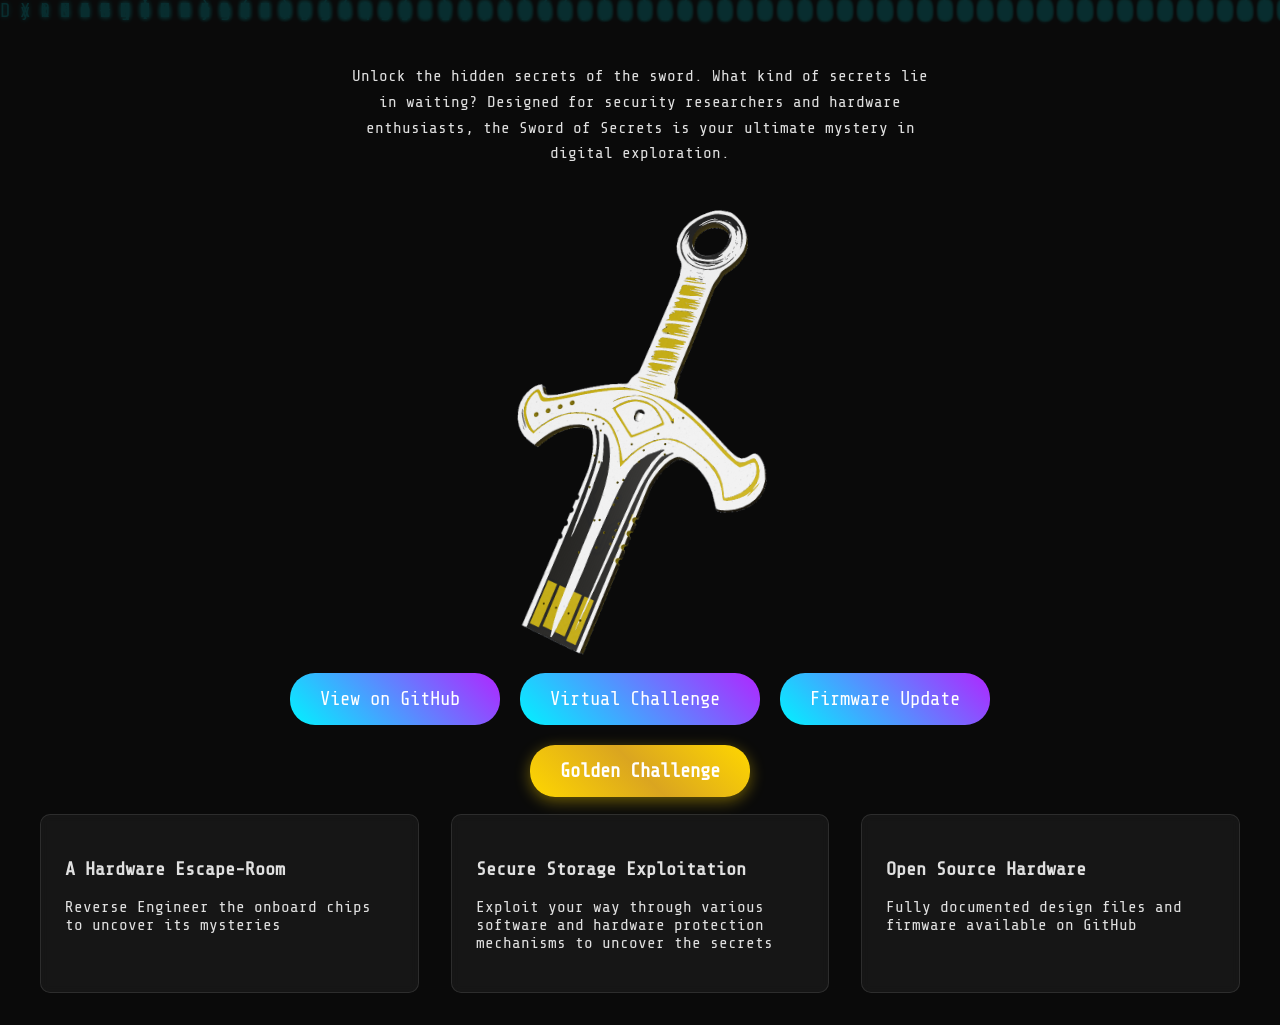
==== index.html @ e25fba1d "Adding the golden challenge" ====
<html>

<head>
  <base href="." />
  <meta name="viewport" content="width=device-width, initial-scale=1.0">
  <meta charset="UTF-8">
  <title>Sword of Secrets - Hardware Hacking Project</title>
  <style>
    :root {
      --neon-blue: #00f3ff;
      --neon-purple: #b026ff;
      --gold: #ffd700;
      --golden-yellow: #ffed4e;
      --dark-gold: #daa520;
      --brown-gold: #b8860b;
    }

    body {
      background: #0a0a0a;
      color: #e0e0e0;
      font-family: 'Share Tech Mono', monospace;
      margin: 0;
      min-height: 100vh;
      overflow-x: hidden;
    }

    .hero {
      @media (min-width: 768px) {
        height: 100%;
      }

      display: flex;
      flex-direction: column;
      align-items: center;
      justify-content: center;
      position: relative;
    }

    .matrix-bg {
      position: absolute;
      top: 0;
      left: 0;
      width: 100%;
      height: 100%;
      opacity: 0.15;
      pointer-events: none;
      z-index: 0;
      overflow: hidden;
    }

    .matrix-column {
      position: absolute;
      -top: -100%;
      font-size: 1.2rem;
      animation: fall linear infinite;
      color: var(--neon-blue);
      text-shadow: 0 0 5px var(--neon-blue);
      white-space: nowrap;
    }

    @keyframes fall {
      0% {
        transform: translateY(-100%);
      }

      100% {
        transform: translateY(100vh);
      }
    }

    .logo-container {
      position: relative;
      z-index: 1;
    }

    .title {
      font-size: 4rem;
      text-align: center;
      text-transform: uppercase;
      background: linear-gradient(45deg, var(--neon-blue), var(--neon-purple));
      -webkit-background-clip: text;
      background-clip: text;
      color: transparent;
      text-shadow: 0 0 10px rgba(0, 243, 255, 0.3);
      animation: glowPulse 3s infinite;
    }

    @keyframes glowPulse {

      0%,
      100% {
        filter: drop-shadow(0 0 5px var(--neon-blue));
      }

      50% {
        filter: drop-shadow(0 0 15px var(--neon-purple));
      }
    }

    .description {
      max-width: 600px;
      text-align: center;
      margin: 2rem auto;
      line-height: 1.6;
      z-index: 1;
      position: relative;
    }

    .cta-button {
      background: linear-gradient(45deg, var(--neon-blue), var(--neon-purple));
      border: none;
      border-radius: 25px;
      padding: 15px 30px;
      color: white;
      font-family: inherit;
      font-size: 1.2rem;
      cursor: pointer;
      transition: all 0.3s ease;
      text-decoration: none;
      z-index: 1;
      position: relative;
      margin: 10px;
    }

    .cta-button:hover {
      transform: scale(1.05);
      box-shadow: 0 0 20px rgba(0, 243, 255, 0.5);
      padding: 20px 35px;
    }

    .golden-button {
      background: linear-gradient(45deg, var(--gold), var(--dark-gold), var(--gold));
      border: none;
      border-radius: 25px;
      padding: 15px 30px;
      color: white;
      font-family: inherit;
      font-size: 1.2rem;
      font-weight: bold;
      cursor: pointer;
      transition: all 0.3s ease;
      text-decoration: none;
      z-index: 1;
      position: relative;
      margin: 10px;
      box-shadow: 0 4px 15px rgba(255, 215, 0, 0.4);
    }

    .golden-button:hover {
      transform: scale(1.05) translateY(-2px);
      box-shadow: 0 6px 20px rgba(255, 215, 0, 0.6);
      background: linear-gradient(45deg, var(--golden-yellow), var(--gold), var(--golden-yellow));
      padding: 20px 35px;
    }

    .features {

      @media (min-width: 768px) {
        display: grid;
      }

      grid-template-columns: repeat(auto-fit, minmax(250px, 1fr));
      gap: 2rem;
      padding: 2rem;
      max-width: 1200px;
      margin: 0 auto;
      z-index: 1;
      position: relative;
    }

    .buttons {
      margin-top: 20px;

      @media (max-width: 767px) {
        display: grid;
      }
    }

    .feature-card {
      @media (max-width: 767px) {
        margin: 1rem;
      }

      background: rgba(255, 255, 255, 0.05);
      border-radius: 10px;
      padding: 1.5rem;
      backdrop-filter: blur(5px);
      border: 1px solid rgba(255, 255, 255, 0.1);
      transition: all 0.3s ease;
    }

    .feature-card:hover {
      transform: translateY(-5px);
      box-shadow: 0 5px 15px rgba(0, 243, 255, 0.2);
    }
  </style>
  <link href="https://fonts.googleapis.com/css2?family=Share+Tech+Mono&display=swap" rel="stylesheet">
</head>

<body>

  <div class="hero">
    <div class="matrix-bg" id="matrix-bg"></div>

    <div class="logo-container">
      <h1 class="title">Sword of Secrets</h1>
    </div>

    <p class="description">
      Unlock the hidden secrets of the sword. What kind of secrets lie in waiting?
      Designed for security researchers and hardware enthusiasts, the Sword of Secrets
      is your ultimate mystery in digital exploration.
    </p>

    <img src="images/sword.png" />

    <div class="buttons">
      <a href="https://github.com/gili-yankovitch/SwordOfSecrets" class="cta-button">
        View on GitHub
      </a>

      <a href="mini-rv32ima.html" class="cta-button">
        Virtual Challenge
      </a>

      <a href="update.html" class="cta-button">
        Firmware Update
      </a>
    </div>

    <div class="buttons" style="margin-top: 50px;">
      <a href="mini-rv32ima-golden.html" class="golden-button">
        Golden Challenge
      </a>
    </div>

    <div class="features">
      <div class="feature-card">
        <h3>A Hardware Escape-Room</h3>
        <p>Reverse Engineer the onboard chips to uncover its mysteries</p>
      </div>

      <div class="feature-card">
        <h3>Secure Storage Exploitation</h3>
        <p>Exploit your way through various software and hardware protection mechanisms to uncover the secrets</p>
      </div>

      <div class="feature-card">
        <h3>Open Source Hardware</h3>
        <p>Fully documented design files and firmware available on GitHub</p>
      </div>
    </div>
  </div>
  <script>
    document.addEventListener('DOMContentLoaded', () => {
      // Matrix rain effect
      const matrixBg = document.getElementById('matrix-bg');
      const characters = 'ABCDEFGHIJKLMNOPQRSTUVWXYZabcdefghijklmnopqrstuvwxyz0123456789@#$%^&*()';
      const columns = Math.floor(window.innerWidth / 20);

      for (let i = 0; i < columns; i++) {
        const column = document.createElement('div');
        column.className = 'matrix-column';
        column.style.left = `${i * 20}px`;

        // Random content
        let content = '';
        for (let j = 0; j < 50; j++) {
          content += characters[Math.floor(Math.random() * characters.length)] + '\n';
        }
        column.textContent = content;

        // Random animation duration and delay
        const duration = 10 + Math.random() * 20;
        const delay = Math.random() * -20;
        column.style.animationDuration = `${duration}s`;
        column.style.animationDelay = `${delay}s`;

        matrixBg.appendChild(column);
      }

      // Add hover effect to feature cards
      const cards = document.querySelectorAll('.feature-card');
      cards.forEach(card => {
        card.addEventListener('mouseenter', () => {
          card.style.backgroundColor = 'rgba(255, 255, 255, 0.1)';
        });
        card.addEventListener('mouseleave', () => {
          card.style.backgroundColor = 'rgba(255, 255, 255, 0.05)';
        });
      });
    });
  </script>
</body>

</html>
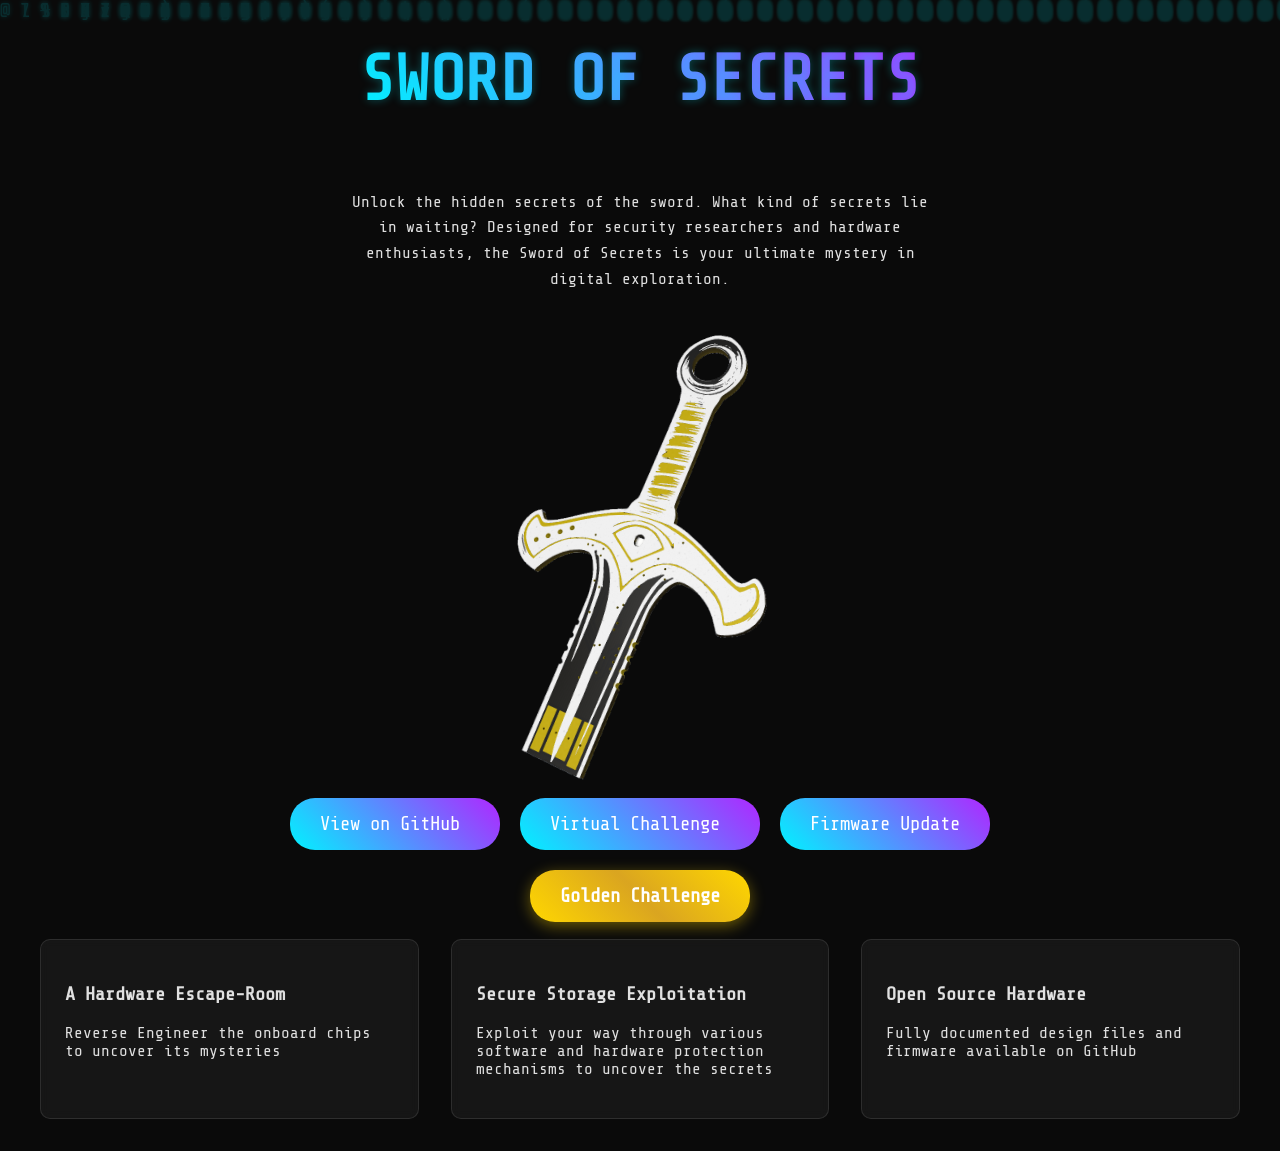
==== commit a15a7117: "Merging from main" ====
--- a/index.html
+++ b/index.html
@@ -32,7 +32,7 @@
       display: flex;
       flex-direction: column;
       align-items: center;
-      justify-content: center;
+      -justify-content: center;
       position: relative;
     }
 
@@ -293,4 +293,4 @@
   </script>
 </body>
 
-</html>+</html>
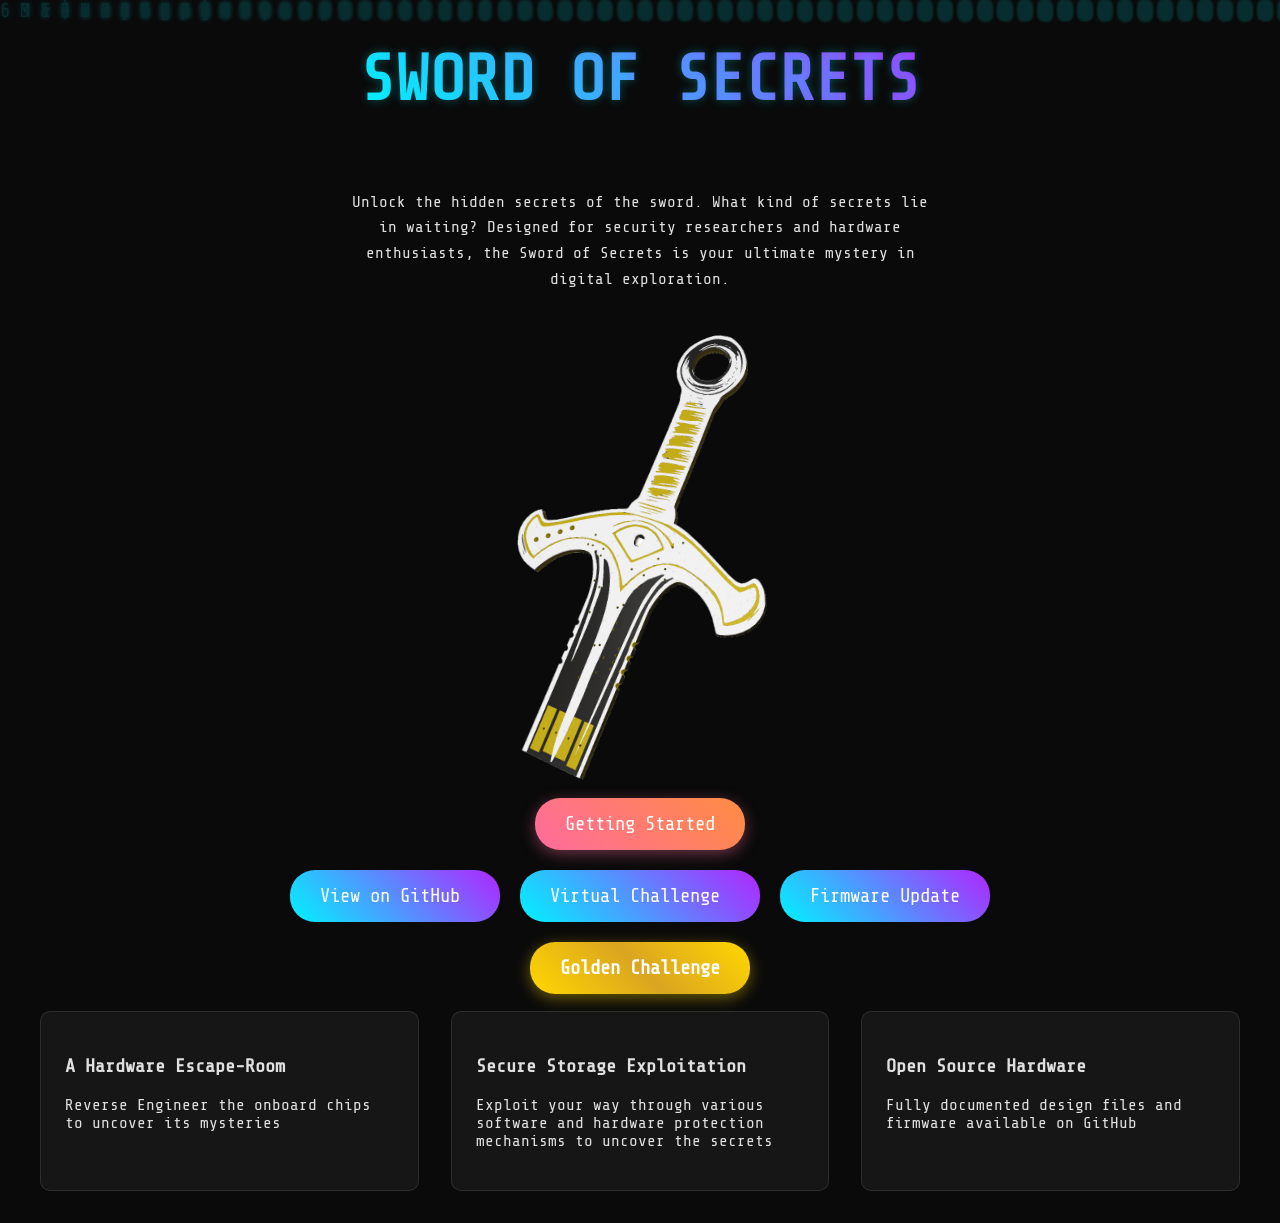
==== commit 3bb475d4: "feat: Adding a 'getting-started' page to the website" ====
--- a/index.html
+++ b/index.html
@@ -153,6 +153,30 @@
       padding: 20px 35px;
     }
 
+    .getting-started-button {
+      background: linear-gradient(45deg, #ff6b9d, #ff8c42);
+      border: none;
+      border-radius: 25px;
+      padding: 15px 30px;
+      color: white;
+      font-family: inherit;
+      font-size: 1.2rem;
+      cursor: pointer;
+      transition: all 0.3s ease;
+      text-decoration: none;
+      z-index: 1;
+      position: relative;
+      margin: 10px;
+      box-shadow: 0 4px 15px rgba(255, 107, 157, 0.4);
+    }
+
+    .getting-started-button:hover {
+      transform: scale(1.05);
+      box-shadow: 0 0 25px rgba(255, 107, 157, 0.6);
+      background: linear-gradient(45deg, #ff8c42, #ff6b9d);
+      padding: 20px 35px;
+    }
+
     .features {
 
       @media (min-width: 768px) {
@@ -193,6 +217,28 @@
       transform: translateY(-5px);
       box-shadow: 0 5px 15px rgba(0, 243, 255, 0.2);
     }
+
+    /* Style for inline links (not buttons) */
+    a:not(.cta-button):not(.golden-button):not(.getting-started-button) {
+      color: var(--neon-blue);
+      text-decoration: none;
+      border-bottom: 2px solid var(--neon-blue);
+      padding-bottom: 2px;
+      transition: all 0.3s ease;
+      text-shadow: 0 0 8px rgba(0, 243, 255, 0.5);
+    }
+
+    a:not(.cta-button):not(.golden-button):not(.getting-started-button):hover {
+      color: var(--neon-purple);
+      border-bottom-color: var(--neon-purple);
+      text-shadow: 0 0 12px rgba(176, 38, 255, 0.8);
+      box-shadow: 0 2px 8px rgba(176, 38, 255, 0.4);
+    }
+
+    a:not(.cta-button):not(.golden-button):not(.getting-started-button):visited {
+      color: var(--neon-purple);
+      border-bottom-color: var(--neon-purple);
+    }
   </style>
   <link href="https://fonts.googleapis.com/css2?family=Share+Tech+Mono&display=swap" rel="stylesheet">
 </head>
@@ -213,6 +259,12 @@
     </p>
 
     <img src="images/sword.png" />
+
+    <div class="buttons" style="margin-bottom: 30px;">
+      <a href="getting-started.html" class="getting-started-button">
+        Getting Started
+      </a>
+    </div>
 
     <div class="buttons">
       <a href="https://github.com/gili-yankovitch/SwordOfSecrets" class="cta-button">
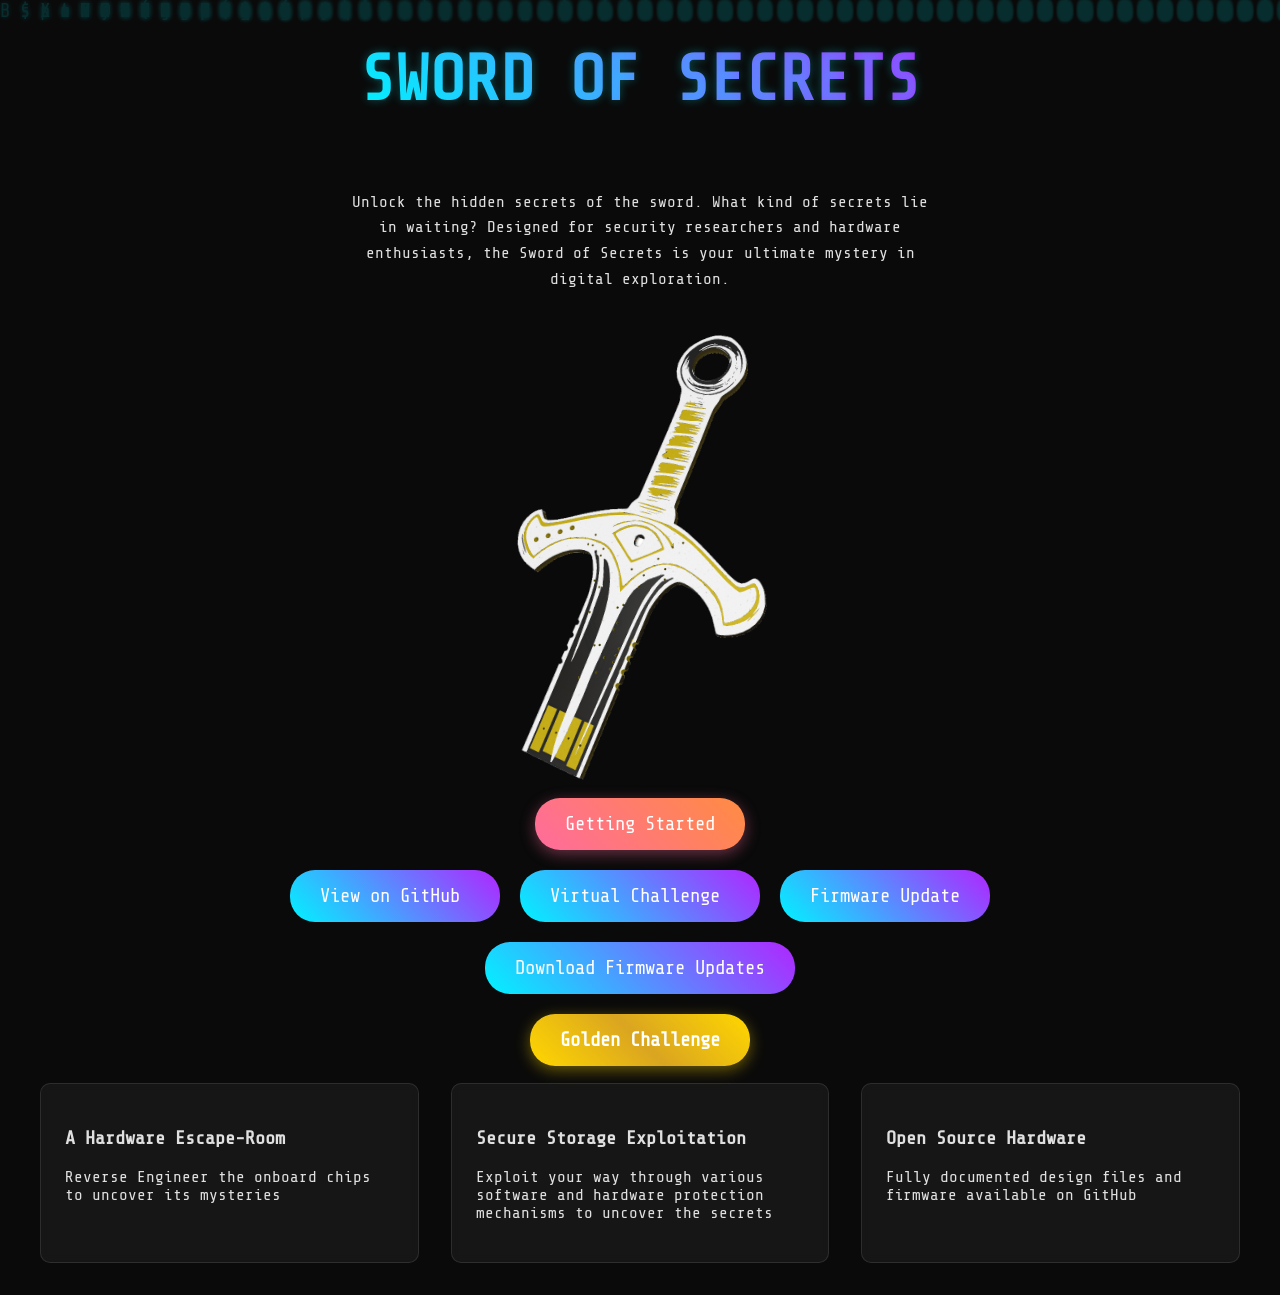
==== commit 22a26ce7: "feat: Adding a firmware updates page" ====
--- a/index.html
+++ b/index.html
@@ -281,6 +281,12 @@
     </div>
 
     <div class="buttons" style="margin-top: 50px;">
+      <a href="download-firmware.html" class="cta-button">
+        Download Firmware Updates
+      </a>
+    </div>
+
+    <div class="buttons" style="margin-top: 50px;">
       <a href="mini-rv32ima-golden.html" class="golden-button">
         Golden Challenge
       </a>
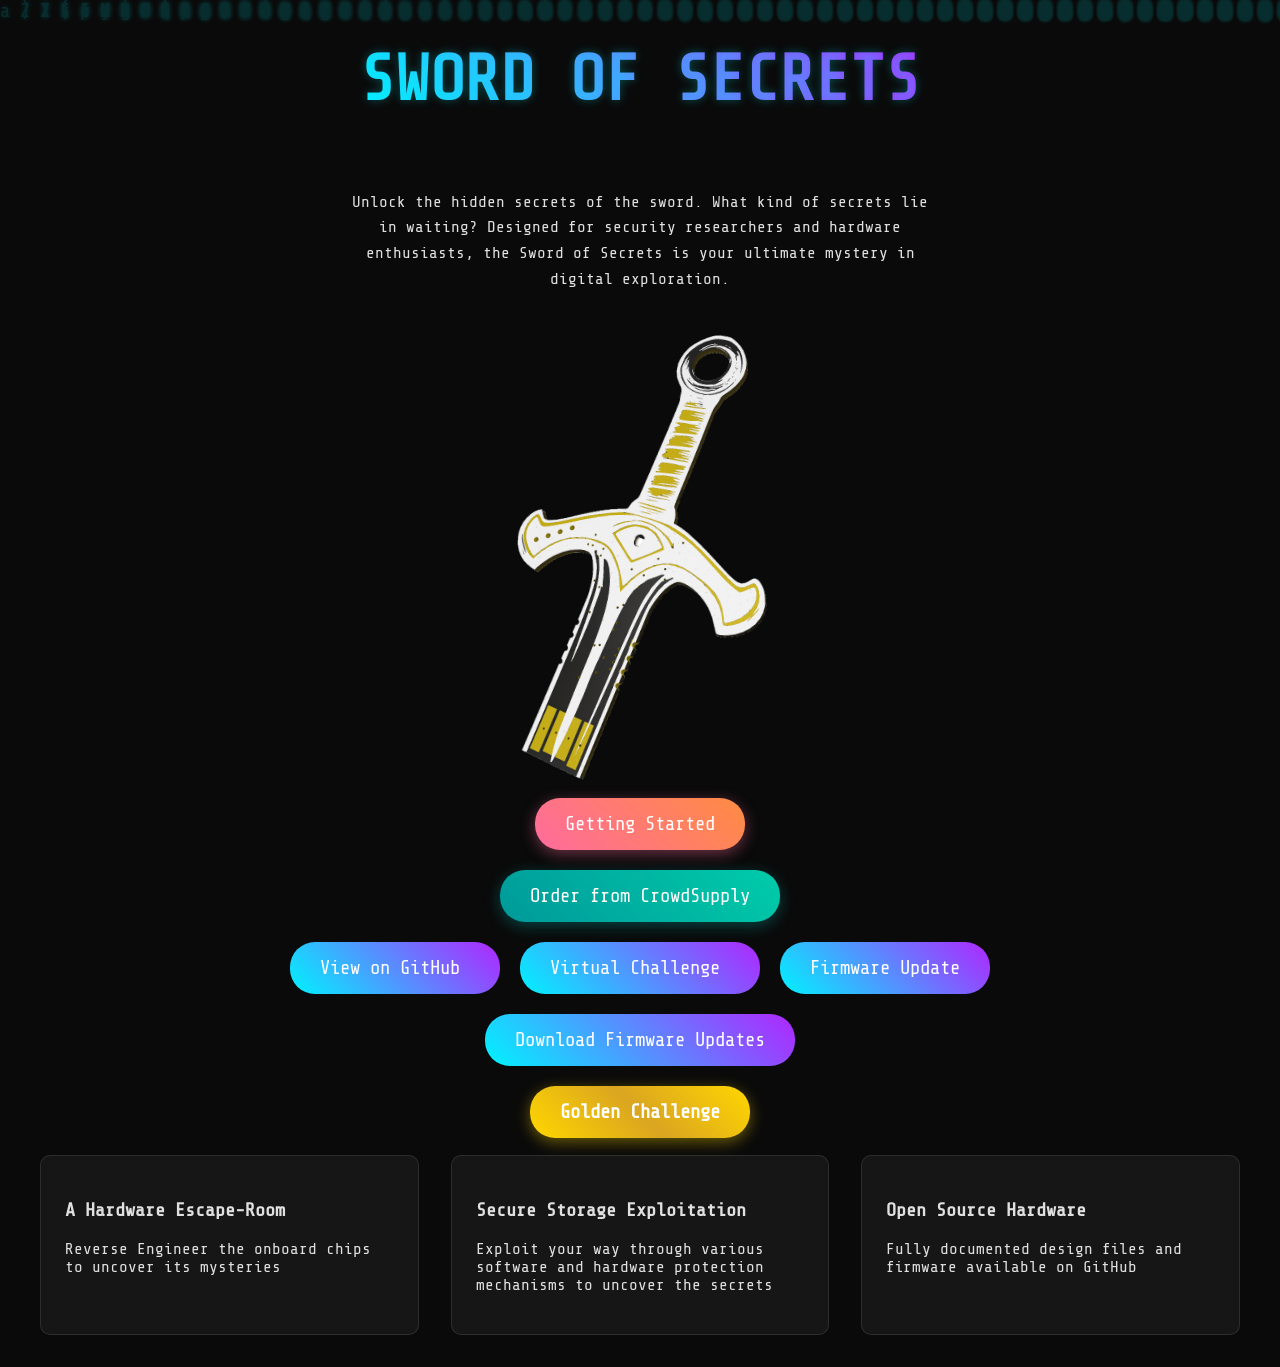
==== commit 8855b952: "chore: Adding CrowdSupply link in main page" ====
--- a/index.html
+++ b/index.html
@@ -177,6 +177,30 @@
       padding: 20px 35px;
     }
 
+    .crowdsupply-button {
+      background: linear-gradient(45deg, #009999, #00ccaa);
+      border: none;
+      border-radius: 25px;
+      padding: 15px 30px;
+      color: white;
+      font-family: inherit;
+      font-size: 1.2rem;
+      cursor: pointer;
+      transition: all 0.3s ease;
+      text-decoration: none;
+      z-index: 1;
+      position: relative;
+      margin: 10px;
+      box-shadow: 0 4px 15px rgba(0, 153, 153, 0.4);
+    }
+
+    .crowdsupply-button:hover {
+      transform: scale(1.05);
+      box-shadow: 0 0 25px rgba(0, 153, 153, 0.6);
+      background: linear-gradient(45deg, #00ccaa, #009999);
+      padding: 20px 35px;
+    }
+
     .features {
 
       @media (min-width: 768px) {
@@ -219,7 +243,7 @@
     }
 
     /* Style for inline links (not buttons) */
-    a:not(.cta-button):not(.golden-button):not(.getting-started-button) {
+    a:not(.cta-button):not(.golden-button):not(.getting-started-button):not(.crowdsupply-button) {
       color: var(--neon-blue);
       text-decoration: none;
       border-bottom: 2px solid var(--neon-blue);
@@ -228,14 +252,14 @@
       text-shadow: 0 0 8px rgba(0, 243, 255, 0.5);
     }
 
-    a:not(.cta-button):not(.golden-button):not(.getting-started-button):hover {
+    a:not(.cta-button):not(.golden-button):not(.getting-started-button):not(.crowdsupply-button):hover {
       color: var(--neon-purple);
       border-bottom-color: var(--neon-purple);
       text-shadow: 0 0 12px rgba(176, 38, 255, 0.8);
       box-shadow: 0 2px 8px rgba(176, 38, 255, 0.4);
     }
 
-    a:not(.cta-button):not(.golden-button):not(.getting-started-button):visited {
+    a:not(.cta-button):not(.golden-button):not(.getting-started-button):not(.crowdsupply-button):visited {
       color: var(--neon-purple);
       border-bottom-color: var(--neon-purple);
     }
@@ -263,6 +287,12 @@
     <div class="buttons" style="margin-bottom: 30px;">
       <a href="getting-started.html" class="getting-started-button">
         Getting Started
+      </a>
+    </div>
+
+    <div class="buttons" style="margin-bottom: 30px;">
+      <a href="https://www.crowdsupply.com/nyx-software-security-solutions/sword-of-secrets" class="crowdsupply-button">
+        Order from CrowdSupply
       </a>
     </div>
 
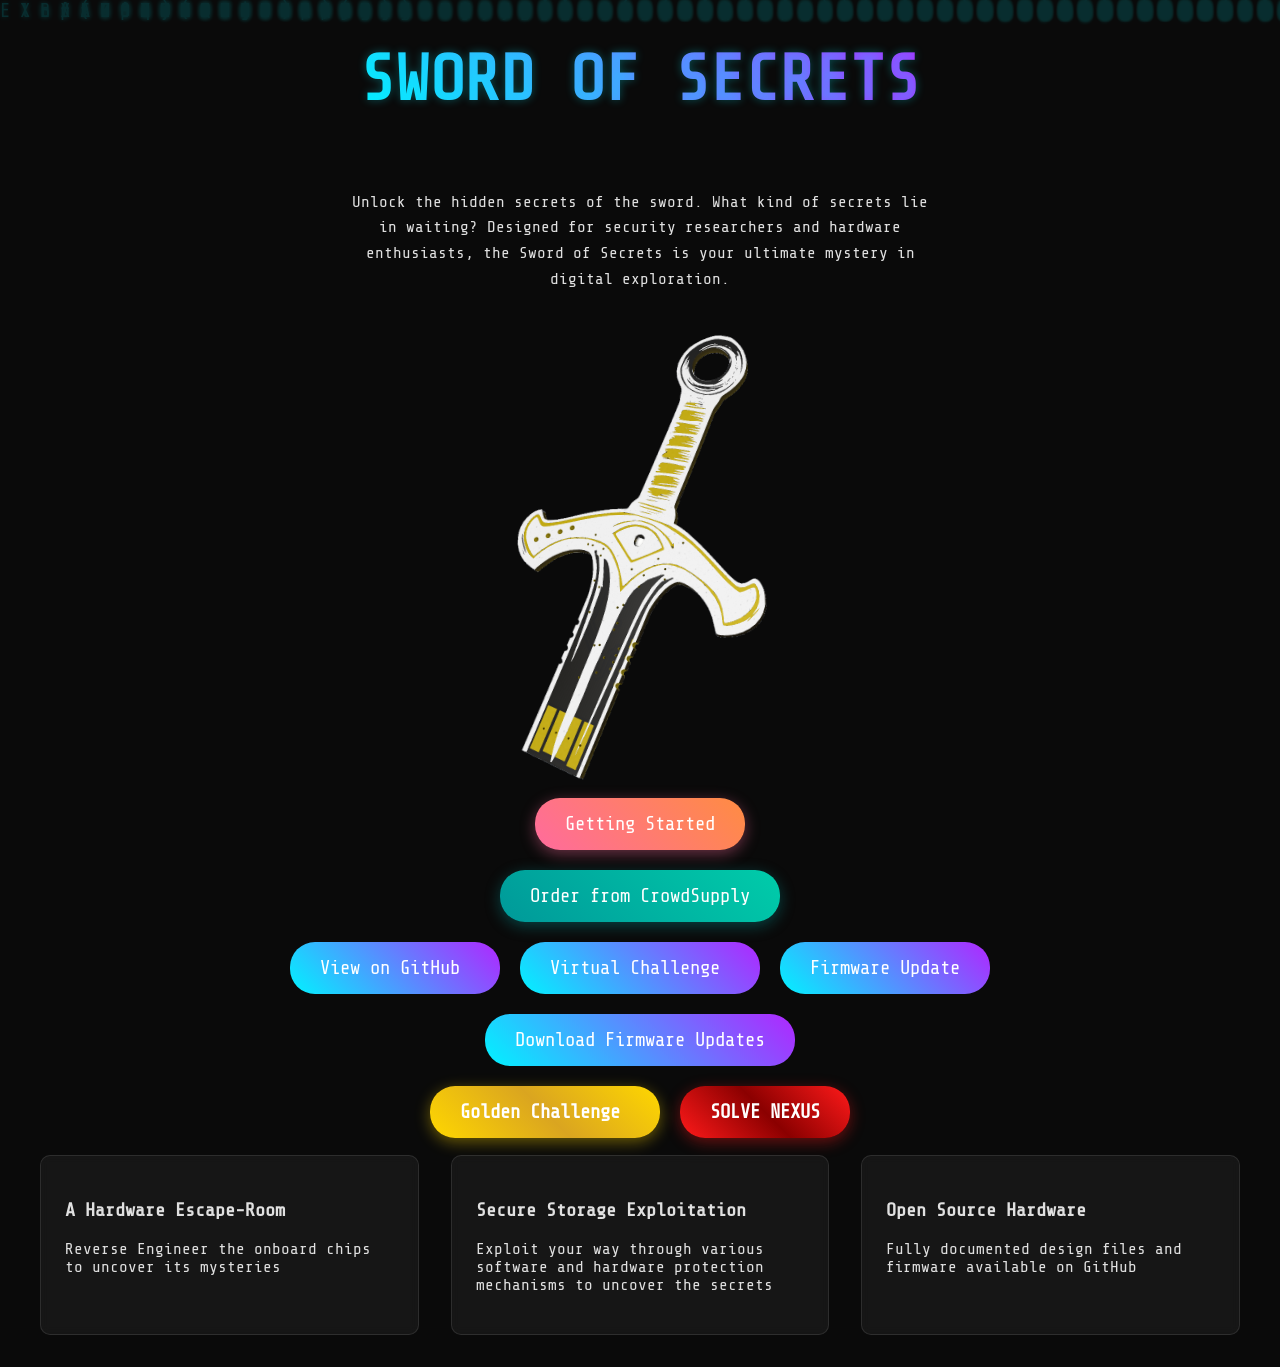
==== commit a390b9d2: "feat: Adding a new NEXUS challenge" ====
--- a/index.html
+++ b/index.html
@@ -201,6 +201,31 @@
       padding: 20px 35px;
     }
 
+    .nexus-button {
+      background: linear-gradient(45deg, #ff1a1a, #8b0000, #ff1a1a);
+      border: none;
+      border-radius: 25px;
+      padding: 15px 30px;
+      color: white;
+      font-family: inherit;
+      font-size: 1.2rem;
+      font-weight: bold;
+      cursor: pointer;
+      transition: all 0.3s ease;
+      text-decoration: none;
+      z-index: 1;
+      position: relative;
+      margin: 10px;
+      box-shadow: 0 4px 15px rgba(255, 26, 26, 0.4);
+    }
+
+    .nexus-button:hover {
+      transform: scale(1.05) translateY(-2px);
+      box-shadow: 0 6px 20px rgba(255, 26, 26, 0.6);
+      background: linear-gradient(45deg, #ff4444, #ff1a1a, #ff4444);
+      padding: 20px 35px;
+    }
+
     .features {
 
       @media (min-width: 768px) {
@@ -243,7 +268,7 @@
     }
 
     /* Style for inline links (not buttons) */
-    a:not(.cta-button):not(.golden-button):not(.getting-started-button):not(.crowdsupply-button) {
+    a:not(.cta-button):not(.golden-button):not(.getting-started-button):not(.crowdsupply-button):not(.nexus-button) {
       color: var(--neon-blue);
       text-decoration: none;
       border-bottom: 2px solid var(--neon-blue);
@@ -252,14 +277,14 @@
       text-shadow: 0 0 8px rgba(0, 243, 255, 0.5);
     }
 
-    a:not(.cta-button):not(.golden-button):not(.getting-started-button):not(.crowdsupply-button):hover {
+    a:not(.cta-button):not(.golden-button):not(.getting-started-button):not(.crowdsupply-button):not(.nexus-button):hover {
       color: var(--neon-purple);
       border-bottom-color: var(--neon-purple);
       text-shadow: 0 0 12px rgba(176, 38, 255, 0.8);
       box-shadow: 0 2px 8px rgba(176, 38, 255, 0.4);
     }
 
-    a:not(.cta-button):not(.golden-button):not(.getting-started-button):not(.crowdsupply-button):visited {
+    a:not(.cta-button):not(.golden-button):not(.getting-started-button):not(.crowdsupply-button):not(.nexus-button):visited {
       color: var(--neon-purple);
       border-bottom-color: var(--neon-purple);
     }
@@ -319,6 +344,10 @@
     <div class="buttons" style="margin-top: 50px;">
       <a href="mini-rv32ima-golden.html" class="golden-button">
         Golden Challenge
+      </a>
+
+      <a href="https://nexus.swordofsecrets.com" class="nexus-button">
+        SOLVE NEXUS
       </a>
     </div>
 
@@ -381,4 +410,4 @@
   </script>
 </body>
 
-</html>
+</html>
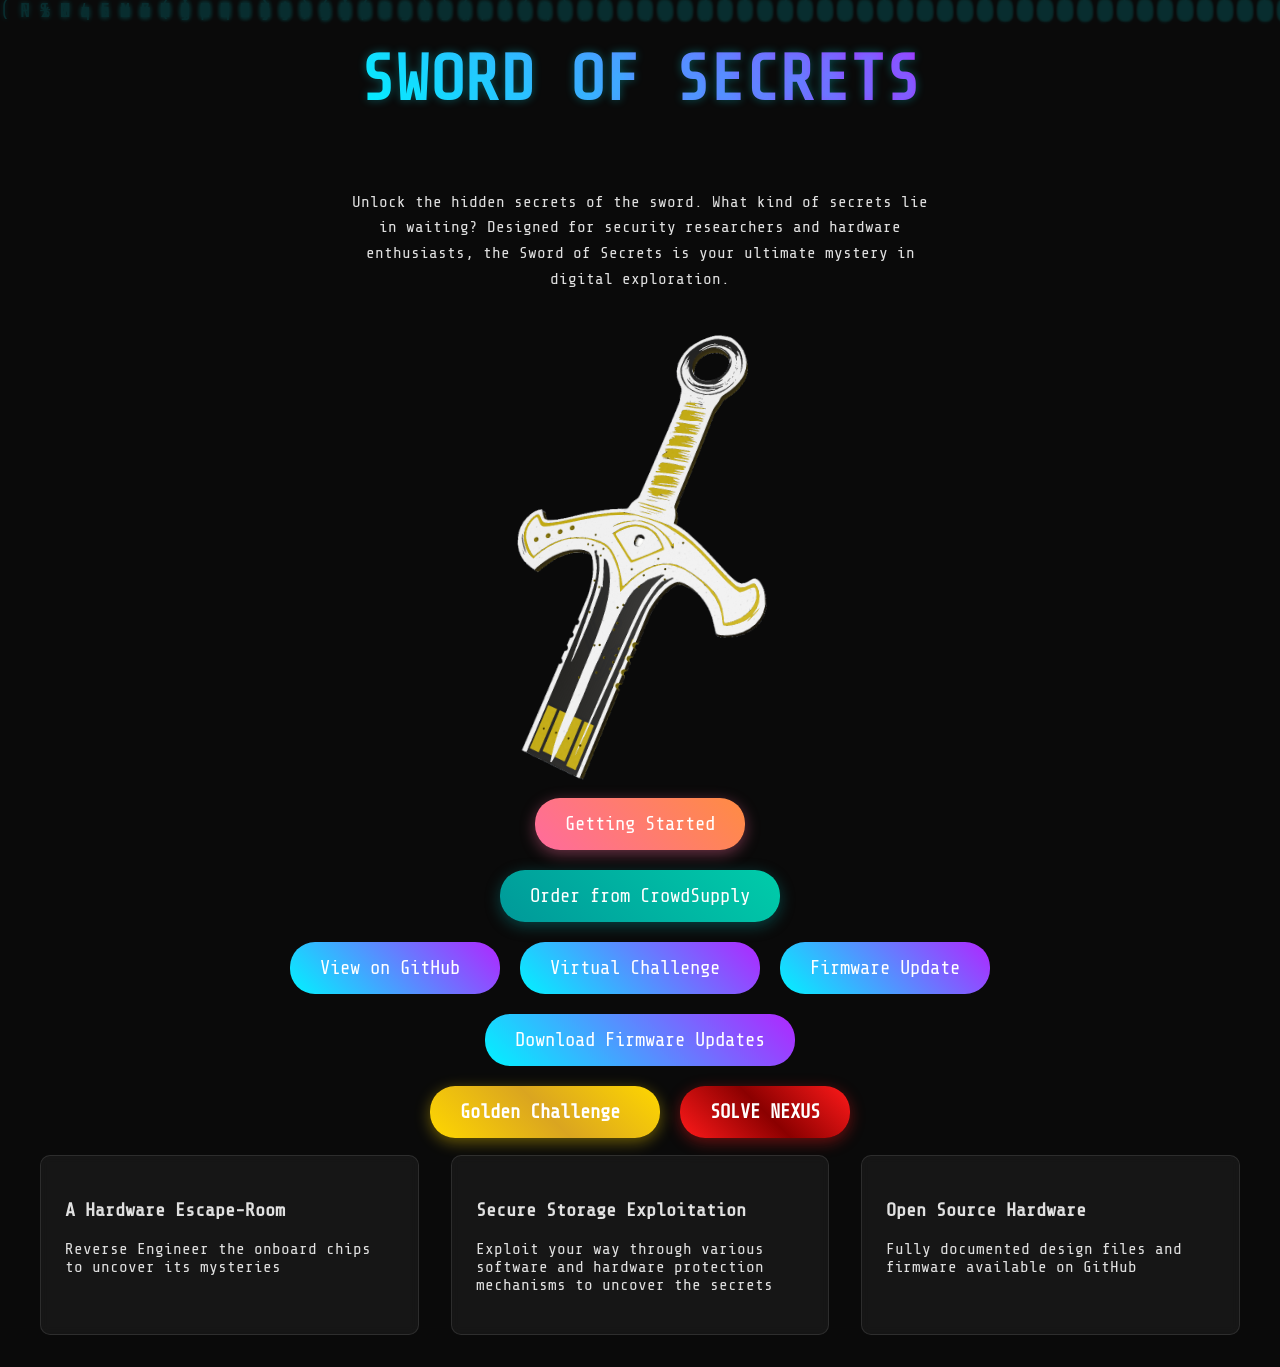
==== commit 1ec06316: "chore: Swapping the docker nexus with a JS nexus" ====
--- a/index.html
+++ b/index.html
@@ -346,7 +346,7 @@
         Golden Challenge
       </a>
 
-      <a href="https://nexus.swordofsecrets.com" class="nexus-button">
+      <a href="nexus/index.html" class="nexus-button">
         SOLVE NEXUS
       </a>
     </div>
@@ -410,4 +410,4 @@
   </script>
 </body>
 
-</html>+</html>
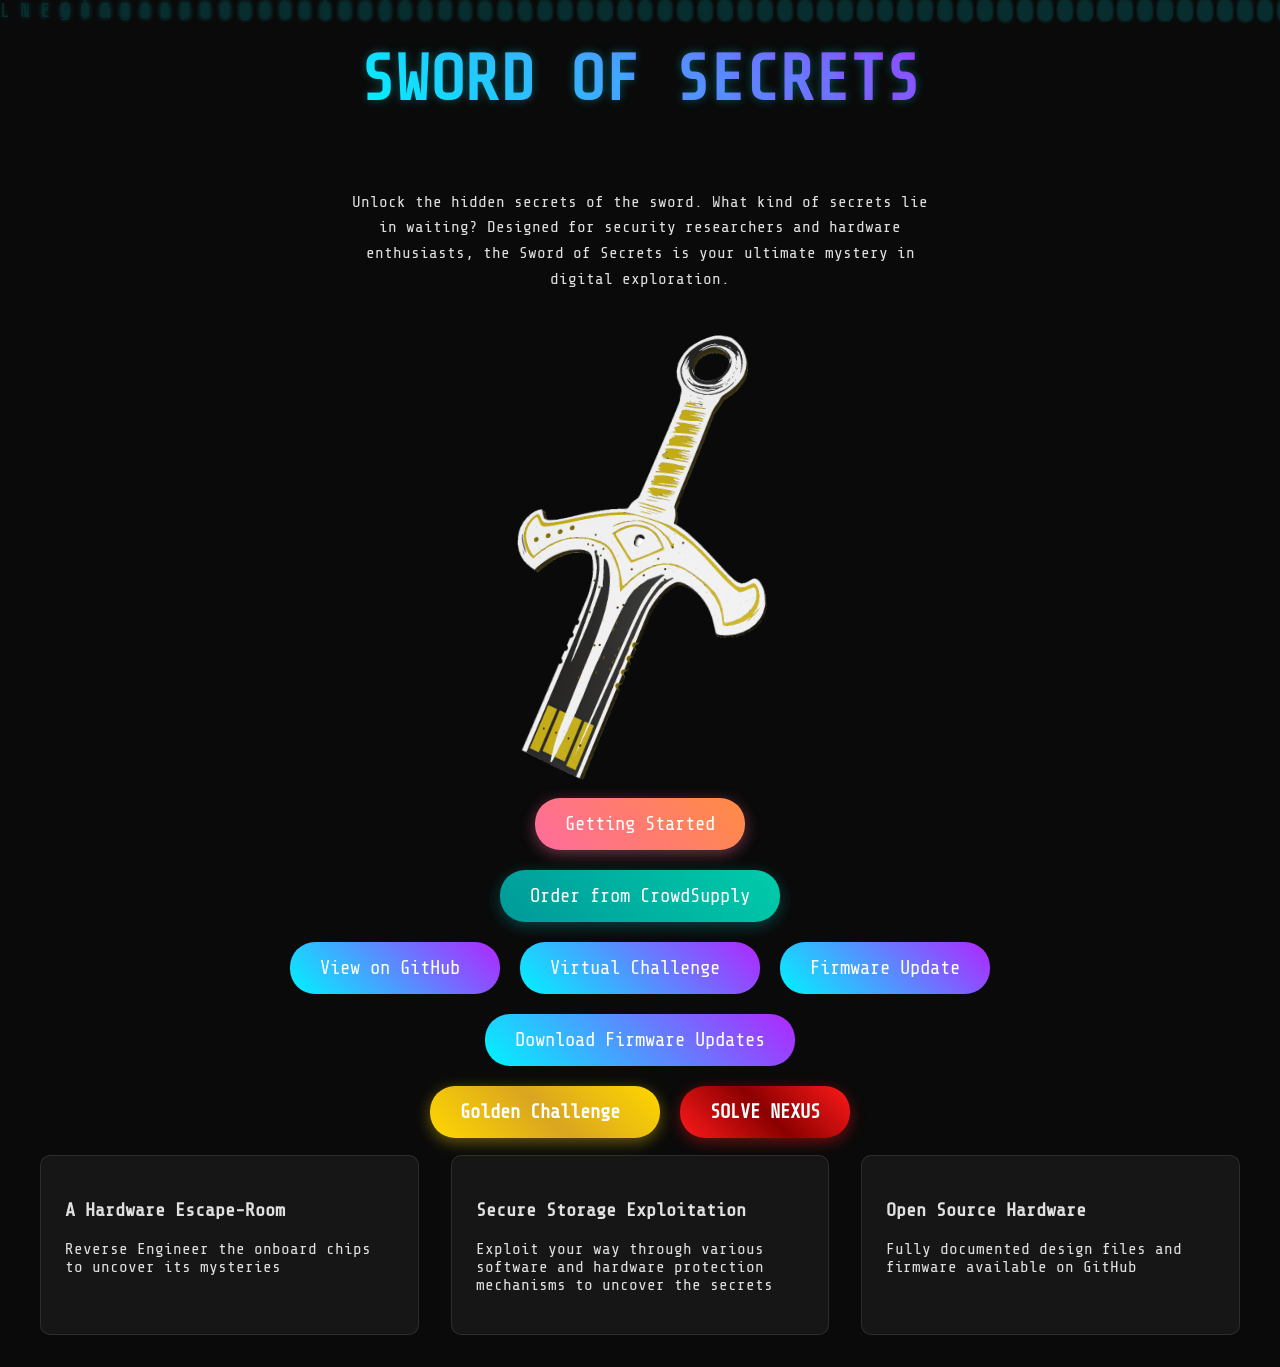
==== commit 2bd60cd6: "chore: Cleaning nexus URL" ====
--- a/index.html
+++ b/index.html
@@ -346,7 +346,7 @@
         Golden Challenge
       </a>
 
-      <a href="nexus/index.html" class="nexus-button">
+      <a href="nexus/" class="nexus-button">
         SOLVE NEXUS
       </a>
     </div>
